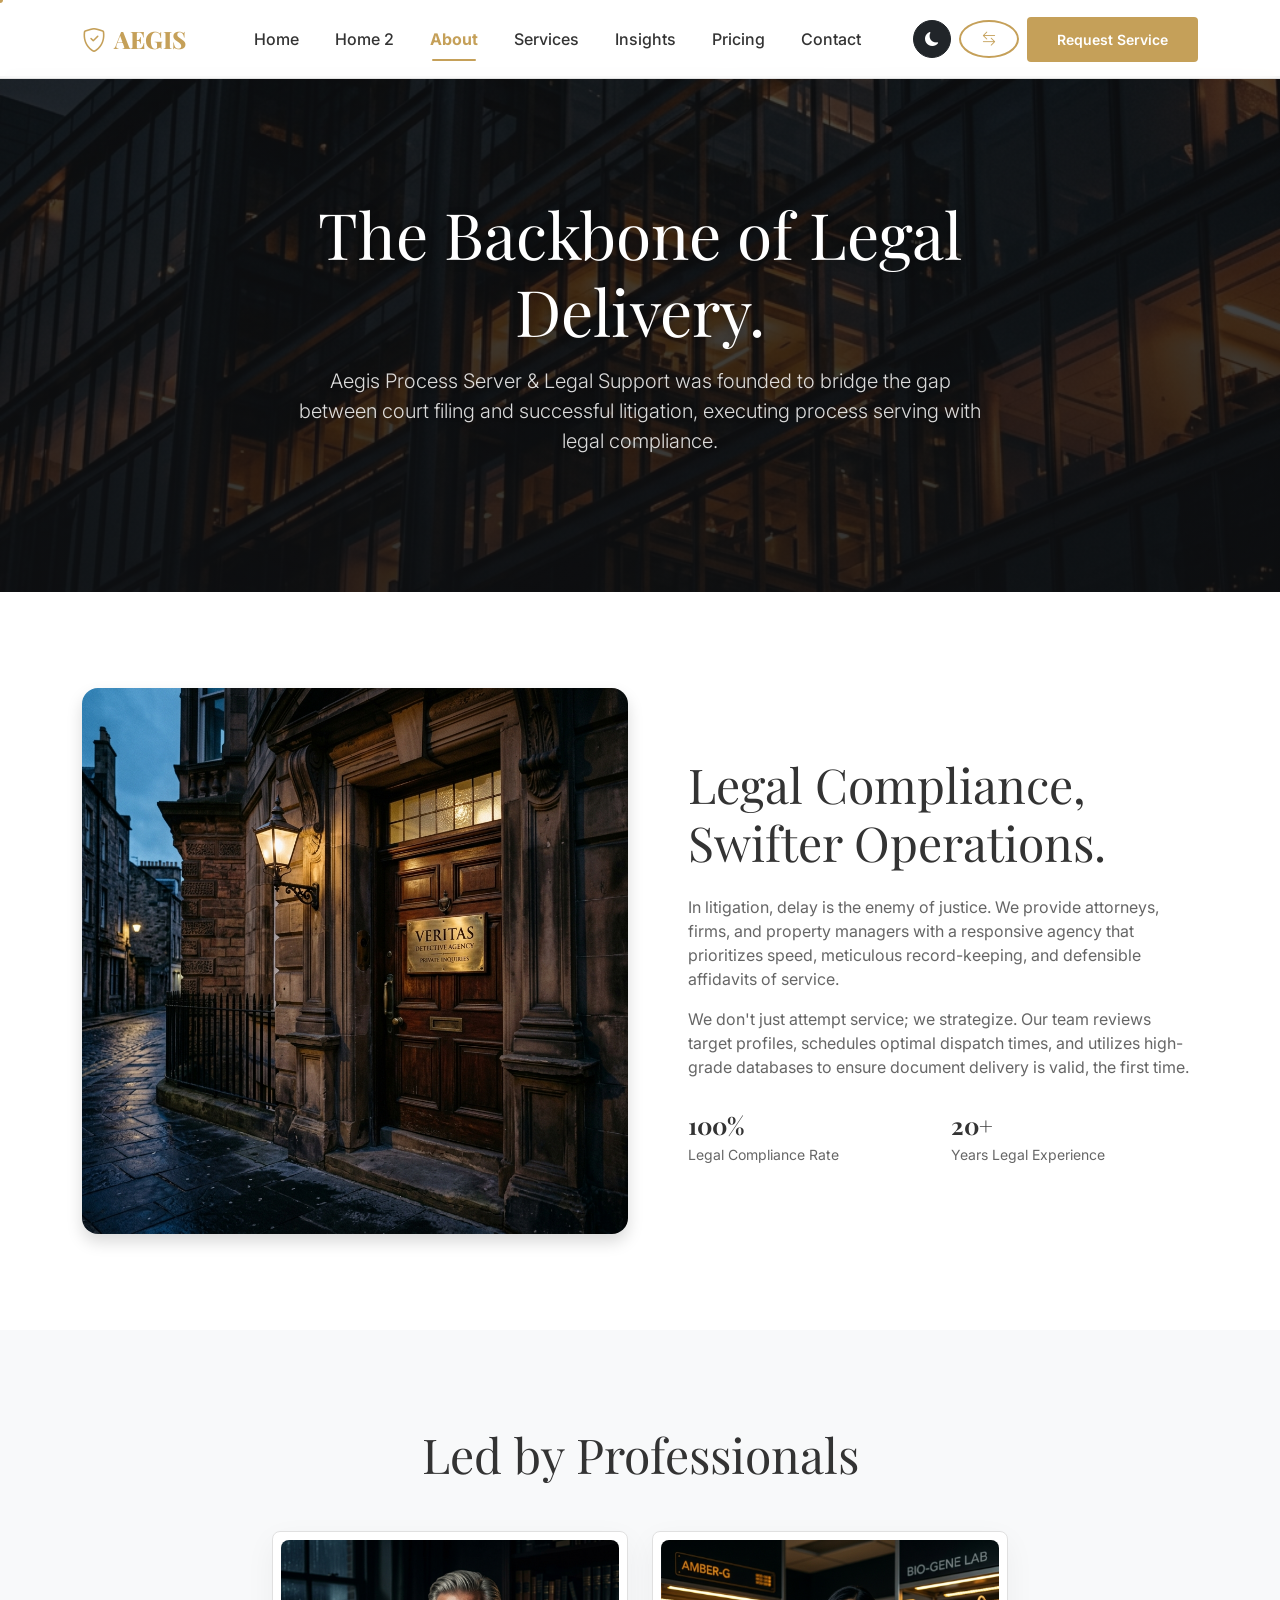
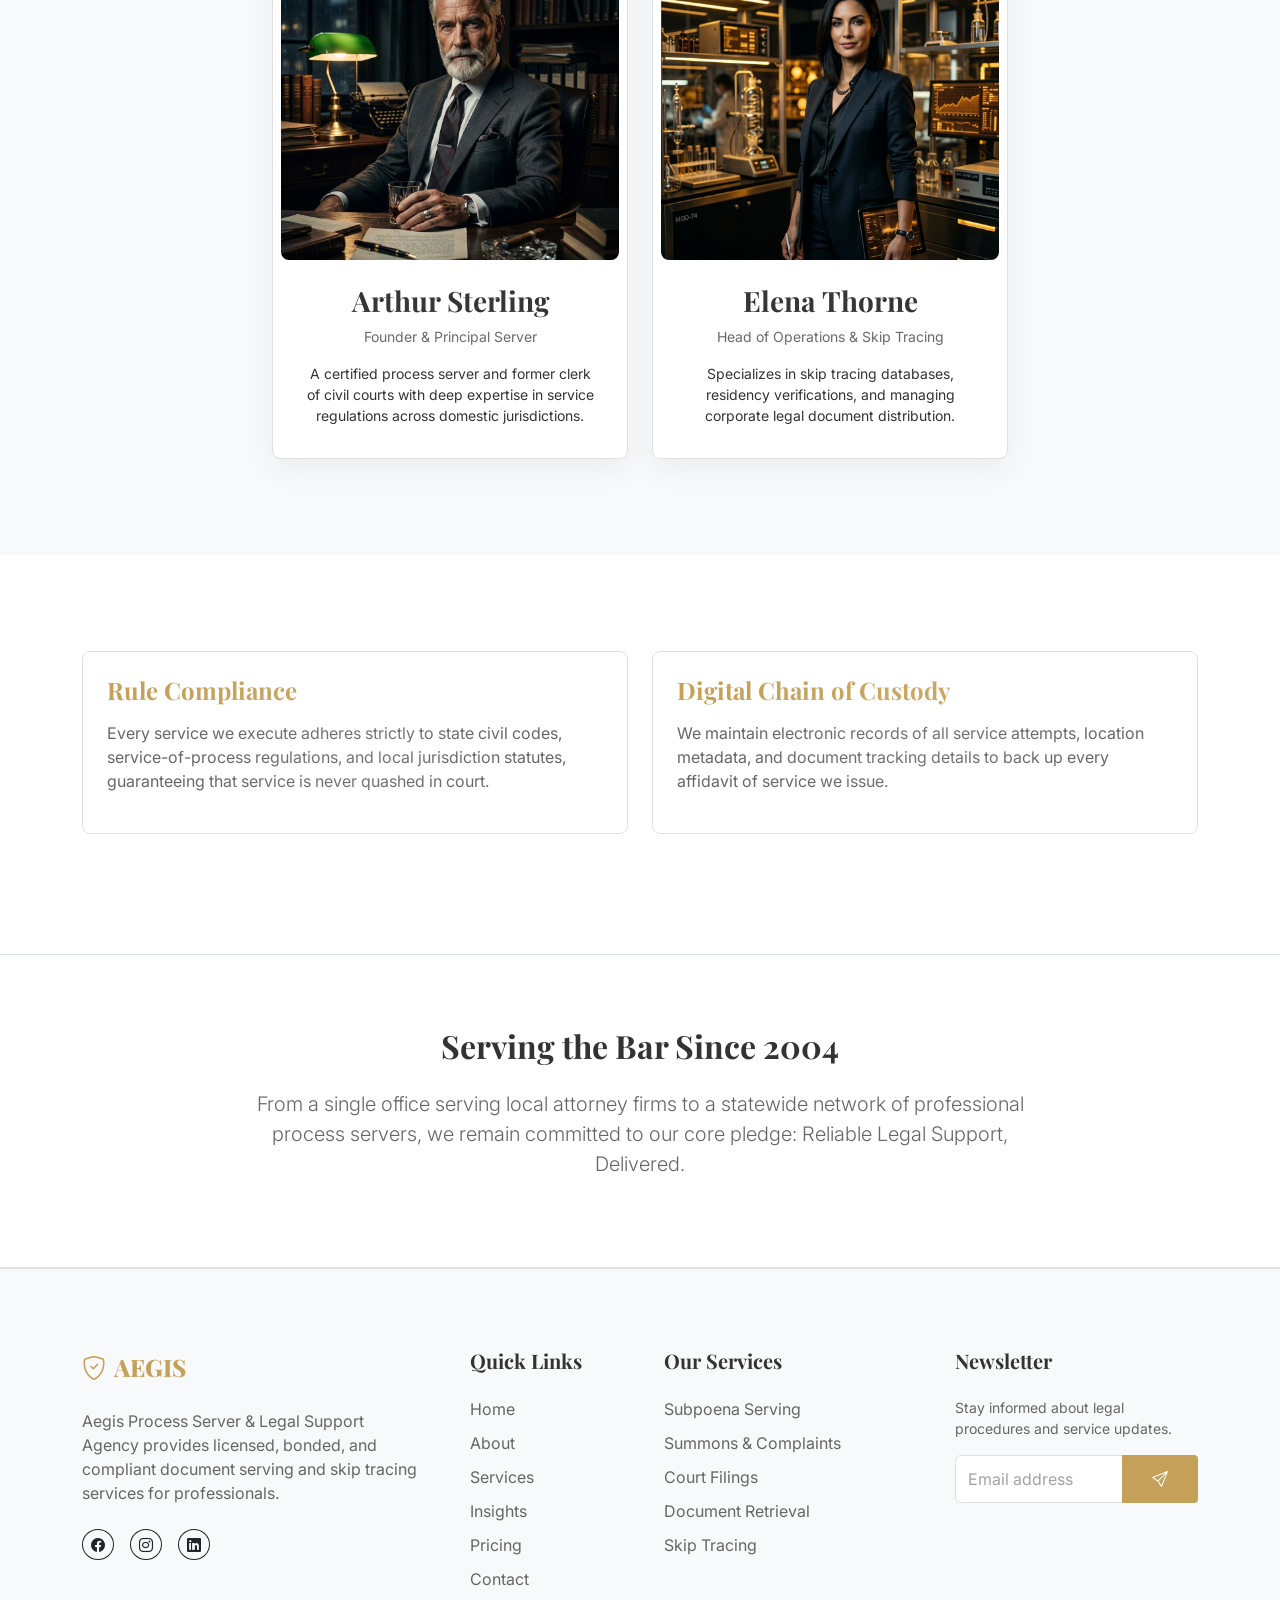
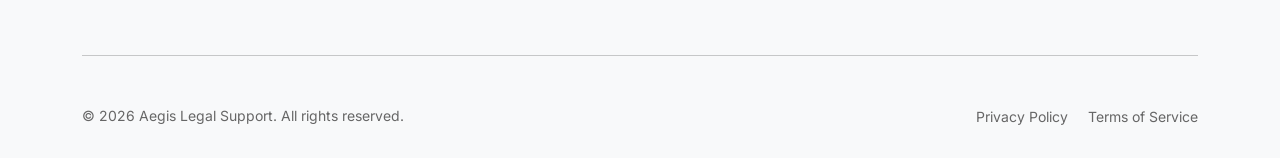
==== about.html @ 3cea82f7 "feat: integrate 3D animations, custom headers, and global Aegis rebranding" ====
<!DOCTYPE html>
<html lang="en">
<head>
    <meta charset="UTF-8">
    <meta name="viewport" content="width=device-width, initial-scale=1.0">
    <title>About Aegis | Legal Support & Process Serving</title>
    <link href="https://cdn.jsdelivr.net/npm/bootstrap@5.3.0/dist/css/bootstrap.min.css" rel="stylesheet">
    <link rel="stylesheet" href="https://cdn.jsdelivr.net/npm/bootstrap-icons@1.10.5/font/bootstrap-icons.css">
    <link href="https://fonts.googleapis.com/css2?family=Inter:wght@400;500;600;700&family=Playfair+Display:wght@700;800&display=swap" rel="stylesheet">
    <link class="favicon" rel="icon" type="image/svg+xml" href="assets/images/favicon.svg">
    <link rel="stylesheet" href="assets/css/style.css">
</head>
<body>

    <!-- Navbar -->
    <nav class="navbar navbar-expand-lg fixed-top">
        <div class="container">
            <a class="navbar-brand" href="index.html">
                <i class="bi bi-shield-check me-2"></i>AEGIS
            </a>
            <button class="navbar-toggler" type="button" data-bs-toggle="collapse" data-bs-target="#navbarNav">
                <span class="navbar-toggler-icon"></span>
            </button>
            <div class="collapse navbar-collapse" id="navbarNav">
                <ul class="navbar-nav mx-auto">
                    <li class="nav-item"><a class="nav-link" href="index.html">Home</a></li>
                    <li class="nav-item"><a class="nav-link" href="home-2.html">Home 2</a></li>
                    <li class="nav-item"><a class="nav-link active" href="about.html">About</a></li>
                    <li class="nav-item"><a class="nav-link" href="services.html">Services</a></li>
                    <li class="nav-item"><a class="nav-link" href="blog.html">Insights</a></li>
                    <li class="nav-item"><a class="nav-link" href="pricing.html">Pricing</a></li>
                    <li class="nav-item"><a class="nav-link" href="contact.html">Contact</a></li>
                </ul>
                <div class="d-flex align-items-center gap-2 mt-3 mt-lg-0">
                    <button class="btn btn-sm btn-dark rounded-circle" id="dark-mode-toggle" title="Toggle Theme" style="width: 38px; height: 38px; display: flex; align-items: center; justify-content: center;">
                        <i class="bi bi-moon-fill"></i>
                    </button>
                    <button class="btn btn-sm btn-outline-premium rounded-circle" id="rtl-toggle" title="Toggle RTL/LTR" style="width: 38px; height: 38px; display: flex; align-items: center; justify-content: center;"><i class="bi bi-arrow-left-right"></i></button>
                    <a href="contact.html" class="btn btn-sm btn-premium">Request Service</a>
                </div>
            </div>
        </div>
    </nav>

    <!-- Page Header -->
    <section class="premium-page-header text-center" style="background-image: url('assets/images/about-header.png');">
        <div class="premium-page-header-overlay"></div>
        <div class="container">
            <div class="row justify-content-center">
                <div class="col-lg-8" data-aos="fade-up">
                    <h1 class="display-3 mb-3">The Backbone of Legal Delivery.</h1>
                    <p class="lead mx-auto" style="max-width: 700px;">Aegis Process Server & Legal Support was founded to bridge the gap between court filing and successful litigation, executing process serving with legal compliance.</p>
                </div>
            </div>
        </div>
    </section>

    <!-- 1. Mission -->
    <section class="py-5">
        <div class="container py-lg-5">
            <div class="row align-items-center">
                <div class="col-lg-6 mb-4 mb-lg-0">
                    <img src="assets/images/about.png" class="img-fluid rounded-4 shadow" alt="Our Mission">
                </div>
                <div class="col-lg-6 ps-lg-5 text-center text-lg-start">
                    <h2 class="display-5 mb-4">Legal Compliance, Swifter Operations.</h2>
                    <p class="text-muted">In litigation, delay is the enemy of justice. We provide attorneys, firms, and property managers with a responsive agency that prioritizes speed, meticulous record-keeping, and defensible affidavits of service.</p>
                    <p class="text-muted">We don't just attempt service; we strategize. Our team reviews target profiles, schedules optimal dispatch times, and utilizes high-grade databases to ensure document delivery is valid, the first time.</p>
                    <div class="row g-3 mt-2">
                        <div class="col-6">
                            <h4 class="mb-1">100%</h4>
                            <p class="small text-muted mb-0">Legal Compliance Rate</p>
                        </div>
                        <div class="col-6">
                            <h4 class="mb-1">20+</h4>
                            <p class="small text-muted mb-0">Years Legal Experience</p>
                        </div>
                    </div>
                </div>
            </div>
        </div>
    </section>

    <!-- 2. Founders / Team -->
    <section class="py-5" style="background-color: var(--section-bg);">
        <div class="container py-lg-5 text-center">
            <h2 class="display-5 mb-5">Led by Professionals</h2>
            <div class="row g-4 justify-content-center">
                <div class="col-md-6 col-lg-4">
                    <div class="custom-card h-100 p-2">
                        <div class="card-img-wrapper rounded-3">
                            <img src="assets/images/arthur-sterling.png" alt="Arthur Sterling - Founder">
                        </div>
                        <div class="card-body p-4">
                            <h3>Arthur Sterling</h3>
                            <p class="text-muted small">Founder & Principal Server</p>
                            <p class="small mb-0">A certified process server and former clerk of civil courts with deep expertise in service regulations across domestic jurisdictions.</p>
                        </div>
                    </div>
                </div>
                <div class="col-md-6 col-lg-4">
                    <div class="custom-card h-100 p-2">
                        <div class="card-img-wrapper rounded-3">
                            <img src="assets/images/elena-thorne.png" alt="Elena Thorne - Head of Operations">
                        </div>
                        <div class="card-body p-4">
                            <h3>Elena Thorne</h3>
                            <p class="text-muted small">Head of Operations & Skip Tracing</p>
                            <p class="small mb-0">Specializes in skip tracing databases, residency verifications, and managing corporate legal document distribution.</p>
                        </div>
                    </div>
                </div>
            </div>
        </div>
    </section>

    <!-- 3. Professional Standards -->
    <section class="py-5">
        <div class="container py-lg-5">
            <div class="row">
                <div class="col-md-6 mb-4">
                    <div class="p-4 border rounded-3 h-100 dark-card">
                        <h4 class="mb-3 text-gold" style="color: var(--secondary-color);">Rule Compliance</h4>
                        <p class="text-muted">Every service we execute adheres strictly to state civil codes, service-of-process regulations, and local jurisdiction statutes, guaranteeing that service is never quashed in court.</p>
                    </div>
                </div>
                <div class="col-md-6 mb-4">
                    <div class="p-4 border rounded-3 h-100 dark-card">
                        <h4 class="mb-3 text-gold" style="color: var(--secondary-color);">Digital Chain of Custody</h4>
                        <p class="text-muted">We maintain electronic records of all service attempts, location metadata, and document tracking details to back up every affidavit of service we issue.</p>
                    </div>
                </div>
            </div>
        </div>
    </section>

    <!-- 4. History -->
    <section class="py-5 theme-highlight-block text-center border-0 border-top border-bottom">
        <div class="container py-4">
            <h2 class="mb-4">Serving the Bar Since 2004</h2>
            <p class="lead opacity-75 mx-auto" style="max-width: 800px;">From a single office serving local attorney firms to a statewide network of professional process servers, we remain committed to our core pledge: Reliable Legal Support, Delivered.</p>
        </div>
    </section>

    <!-- Footer -->
    <footer class="footer">
        <div class="container">
            <div class="row g-5">
                <div class="col-lg-4">
                    <a class="navbar-brand d-block mb-4" href="index.html" id="footer-logo">
                        <i class="bi bi-shield-check me-2"></i>AEGIS
                    </a>
                    <p class="text-muted mb-4">Aegis Process Server & Legal Support Agency provides licensed, bonded, and compliant document serving and skip tracing services for professionals.</p>
                    <div class="d-flex gap-3">
                        <a href="#" class="btn btn-outline-dark btn-sm rounded-circle"><i class="bi bi-facebook"></i></a>
                        <a href="#" class="btn btn-outline-dark btn-sm rounded-circle"><i class="bi bi-instagram"></i></a>
                        <a href="#" class="btn btn-outline-dark btn-sm rounded-circle"><i class="bi bi-linkedin"></i></a>
                    </div>
                </div>
                <div class="col-md-4 col-lg-2">
                    <h5 class="mb-4">Quick Links</h5>
                    <ul class="list-unstyled">
                        <li><a href="index.html" class="footer-link">Home</a></li>
                        <li><a href="about.html" class="footer-link">About</a></li>
                        <li><a href="services.html" class="footer-link">Services</a></li>
                        <li><a href="blog.html" class="footer-link">Insights</a></li>
                        <li><a href="pricing.html" class="footer-link">Pricing</a></li>
                        <li><a href="contact.html" class="footer-link">Contact</a></li>
                    </ul>
                </div>
                <div class="col-md-4 col-lg-3">
                    <h5 class="mb-4">Our Services</h5>
                    <ul class="list-unstyled">
                        <li><a href="services.html" class="footer-link">Subpoena Serving</a></li>
                        <li><a href="services.html" class="footer-link">Summons & Complaints</a></li>
                        <li><a href="services.html" class="footer-link">Court Filings</a></li>
                        <li><a href="services.html" class="footer-link">Document Retrieval</a></li>
                        <li><a href="services.html" class="footer-link">Skip Tracing</a></li>
                    </ul>
                </div>
                <div class="col-md-4 col-lg-3">
                    <h5 class="mb-4">Newsletter</h5>
                    <p class="text-muted small">Stay informed about legal procedures and service updates.</p>
                    <div class="input-group mb-3">
                        <input type="text" class="form-control" placeholder="Email address">
                        <button class="btn btn-premium" type="button"><i class="bi bi-send"></i></button>
                    </div>
                </div>
            </div>
            <hr class="my-5 opacity-10">
            <div class="row align-items-center">
                <div class="col-md-6 text-center text-md-start">
                    <p class="text-muted small mb-0">&copy; 2026 Aegis Legal Support. All rights reserved.</p>
                </div>
                <div class="col-md-6 text-center text-md-end mt-3 mt-md-0">
                    <a href="#" class="text-muted small me-3">Privacy Policy</a>
                    <a href="#" class="text-muted small">Terms of Service</a>
                </div>
            </div>
        </div>
    </footer>

    <script src="https://cdn.jsdelivr.net/npm/bootstrap@5.3.0/dist/js/bootstrap.bundle.min.js"></script>
    <script src="assets/js/main.js"></script>
</body>
</html>
---- assets/css/style.css ----
/* 
 * Aegis Investigations - Premium UI Design System
 * Focus: Noir, Trust, Discreet, Human-centric
 */

:root {
    /* Colors - Light Mode */
    --primary-color: #1a1a1a;
    --secondary-color: #c5a059; /* Muted Gold/Amber */
    --accent-color: #2c3e50;
    --bg-color: #ffffff;
    --section-bg: #f8f9fa;
    --text-color: #333333;
    --text-muted: #666666;
    --card-bg: #ffffff;
    --border-color: #e0e0e0;
    --nav-bg: rgba(255, 255, 255, 0.95);
    
    /* Typography */
    --font-heading: 'Playfair Display', serif;
    --font-body: 'Inter', sans-serif;
    
    /* Spacing */
    --section-padding: 100px 0;
    --card-shadow: 0 10px 30px rgba(0,0,0,0.05);
    --transition: all 0.3s ease;
}

[data-theme="dark"] {
    --primary-color: #ffffff;
    --secondary-color: #d4af37;
    --accent-color: #bdc3c7;
    --bg-color: #0f1012;
    --section-bg: #16171a;
    --text-color: #f0f0f0;
    --text-muted: #b0b0b0;
    --card-bg: #1e2024;
    --border-color: #2d3035;
    --nav-bg: rgba(15, 16, 18, 0.95);
    --card-shadow: 0 10px 30px rgba(0,0,0,0.3);
}

/* Global Styles */
html, body {
    overflow-x: hidden;
    width: 100%;
}

body {
    font-family: var(--font-body);
    background-color: var(--bg-color);
    color: var(--text-color);
    padding-top: 76px; /* Space for fixed navbar */
    transition: background-color 0.3s ease, color 0.3s ease;
}

body.dashboard-page {
    padding-top: 0 !important;
}

.text-muted, .text-secondary {
    color: var(--text-muted) !important;
}

[data-theme="dark"] .btn-outline-dark {
    color: #fff !important;
    border-color: rgba(255, 255, 255, 0.3) !important;
}

[data-theme="dark"] .btn-outline-dark:hover {
    border-color: var(--secondary-color) !important;
    background-color: var(--secondary-color) !important;
}

h1, h2, h3, h4, h5, h6, .display-font {
    font-family: var(--font-heading);
    font-weight: 700;
    color: var(--text-color);
}

a { text-decoration: none; transition: var(--transition); }

section {
    overflow-x: hidden;
}

/* RTL Support */
[dir="rtl"] {
    text-align: right;
}

/* Navbar */
.navbar {
    background-color: var(--nav-bg);
    backdrop-filter: blur(10px);
    border-bottom: 1px solid var(--border-color);
    padding: 1rem 0;
    transition: var(--transition);
    position: fixed !important;
    top: 0;
    left: 0;
    right: 0;
    width: 100%;
    z-index: 1030;
}

.navbar.sticky-top {
    box-shadow: 0 2px 10px rgba(0,0,0,0.1);
}

.nav-link {
    color: var(--text-color) !important;
    font-weight: 500;
    margin: 0 10px;
}

.nav-link:hover, .nav-link.active {
    color: var(--secondary-color) !important;
}

.nav-link.active {
    position: relative;
    font-weight: 700;
}

.nav-link.active::after {
    content: '';
    position: absolute;
    bottom: -2px;
    left: 10px;
    right: 10px;
    height: 2px;
    background-color: var(--secondary-color);
    border-radius: 2px;
}

.navbar-brand, 
.navbar-brand i,
footer .navbar-brand,
footer .navbar-brand i {
    font-family: var(--font-heading) !important;
    font-weight: 800 !important;
    font-size: 1.5rem !important;
    color: var(--secondary-color) !important;
}

.navbar-toggler {
    border: none;
    padding: 0;
}

.navbar-toggler:focus {
    box-shadow: none;
}

[data-theme="dark"] .navbar-toggler-icon {
    filter: invert(1) brightness(1.5);
}

/* Buttons */
.btn-premium {
    background-color: var(--secondary-color);
    color: #fff;
    padding: 12px 30px;
    border-radius: 4px;
    font-weight: 600;
    border: none;
    transition: var(--transition);
}

.btn-premium:hover {
    background-color: #b38f4d;
    transform: translateY(-2px);
    box-shadow: 0 5px 15px rgba(197, 160, 89, 0.3);
}

.btn-outline-premium {
    border: 2px solid var(--secondary-color);
    color: var(--secondary-color);
    padding: 10px 28px;
    border-radius: 4px;
    font-weight: 600;
    transition: var(--transition);
}

.btn-outline-premium:hover {
    background-color: var(--secondary-color);
    color: #fff;
    text-decoration: none !important;
}

.btn:hover {
    text-decoration: none !important;
}

/* Hero Section */
.hero-section {
    position: relative;
    height: calc(100vh - 76px);
    min-height: 600px;
    display: flex;
    align-items: center;
    background-size: cover;
    background-position: center;
    background-attachment: fixed;
    overflow: hidden !important;
}

.hero-overlay {
    position: absolute;
    inset: 0; width: 100%; height: 100%;
    background: radial-gradient(circle, rgba(0,0,0,0.4) 0%, rgba(0,0,0,0.8) 100%);
}

.hero-content {
    position: relative;
    z-index: 2;
}

/* Home 1 Hero (Dark Overlay Context) */
.hero-content h1, 
.hero-content p {
    color: #ffffff !important;
}

/* Home 2 Hero (Theme-Aware Context) */
.home-2 .hero-content h1, 
.home-2 .hero-content p {
    color: var(--text-color) !important;
}

.hero-page-header {
    background-color: var(--section-bg);
    min-height: 400px;
    display: flex;
    align-items: center;
    position: relative;
    padding: 100px 0;
}

.hero-page-header .hero-content,
.hero-page-header .hero-content h1, 
.hero-page-header .hero-content p {
    color: var(--text-color) !important;
}

/* Cards */
.custom-card {
    background-color: var(--card-bg);
    border: 1px solid var(--border-color);
    border-radius: 8px;
    overflow: hidden;
    height: 100%;
    display: flex;
    flex-direction: column;
    transition: var(--transition);
    box-shadow: var(--card-shadow);
}

.custom-card:hover {
    transform: translateY(-10px);
    border-color: var(--secondary-color);
    box-shadow: 0 15px 40px rgba(197, 160, 89, 0.15);
}

.card-img-wrapper {
    height: 320px;
    overflow: hidden;
}

.card-img-wrapper img {
    width: 100%;
    height: 100%;
    object-fit: cover;
    object-position: top;
}

.card-body {
    padding: 2rem;
    display: flex;
    flex-direction: column;
    flex-grow: 1;
}

.card-footer-btn {
    margin-top: auto;
    padding-top: 1.5rem;
}

/* Footer */
footer {
    background-color: var(--section-bg);
    padding: 80px 0 30px;
    border-top: 1px solid var(--border-color);
}

.footer-link {
    color: var(--text-muted);
    display: block;
    margin-bottom: 10px;
}

.footer-link:hover {
    color: var(--secondary-color);
    padding-inline-start: 5px;
}

/* Responsive Fixes & Navigation Collapse */
@media (max-width: 1024px) {
    .navbar-expand-lg > .container {
        justify-content: space-between !important;
        flex-wrap: wrap !important;
    }

    .navbar-expand-lg .navbar-toggler {
        display: block !important;
    }
    
    .navbar-expand-lg .navbar-collapse {
        display: none !important;
        flex-basis: 100% !important;
        background-color: var(--card-bg) !important;
        margin-top: 0.5rem !important;
        padding: 1rem !important;
        border-radius: 12px !important;
        box-shadow: var(--card-shadow) !important;
        width: 100% !important;
        border: 1px solid var(--border-color) !important;
        text-align: center !important;
        max-height: 80vh !important;
        overflow-y: auto !important;
    }

    .navbar-expand-lg .navbar-collapse.show {
        display: block !important;
    }

    .navbar-nav {
        flex-direction: column !important;
        gap: 0 !important;
        margin-bottom: 0.8rem !important;
    }

    .navbar .d-flex.align-items-center.gap-2 {
        flex-direction: row !important;
        flex-wrap: wrap !important;
        justify-content: center !important;
        gap: 20px !important;
        width: 100% !important;
        padding-top: 15px !important;
        border-top: 1px solid var(--border-color) !important;
    }

    .navbar .d-flex.align-items-center.gap-2 > * {
        width: auto !important;
    }

    .nav-link {
        padding: 5px 0 !important;
        margin: 2px 0 !important;
        font-size: 0.95rem !important;
    }

    .nav-link.active::after {
        display: none !important;
    }

    .hero-section { 
        height: auto !important; 
        padding: 100px 0 !important; 
    }
}

@media (max-width: 576px) {
    .hero-section h1 { font-size: 2.5rem; }
    .hero-content .btn { width: 100%; margin-bottom: 5px; }
}

/* Dashboard Styles */
.dashboard-wrapper {
    display: flex;
    height: 100vh;
    overflow: hidden;
}

.dashboard-sidebar {
    width: 280px;
    min-width: 280px;       /* Prevents sidebar from shrinking below its set width */
    flex-shrink: 0;         /* Prevents compression when content area needs more space */
    background-color: #1a1a1a;
    color: #fff;
    padding: 2rem;
    display: flex;
    flex-direction: column;
    height: 100%;
    overflow-y: auto;
    transition: var(--transition);
}

.dashboard-content {
    flex-grow: 1;
    background-color: var(--section-bg);
    overflow-y: auto;
    position: relative;
    padding: 0; /* Remove default padding for top-bar */
}

.dashboard-top-bar {
    background-color: var(--nav-bg);
    backdrop-filter: blur(10px);
    border-bottom: 1px solid var(--border-color);
    padding: 1rem 2rem;
    z-index: 100;
}

@media (max-width: 991px) {
    .dashboard-top-bar {
        padding: 0.8rem 1rem;
        width: 100%;
        position: sticky;
        top: 0;
        margin: 0 !important;
    }
    
    .dashboard-content {
        padding: 0 !important;
    }

    .dashboard-inner-content {
        padding: 1.5rem 1rem !important;
    }
}

.dashboard-inner-content {
    padding: 2rem;
}

.sidebar-link {
    color: rgba(255,255,255,0.6);
    padding: 12px 15px;
    display: flex;
    align-items: center;
    text-decoration: none;
    border-radius: 8px;
    margin-bottom: 5px;
    transition: var(--transition);
}

.sidebar-link i { font-size: 1.2rem; margin-inline-end: 15px; }

.sidebar-link:hover, .sidebar-link.active {
    background-color: rgba(255,255,255,0.1);
    color: var(--secondary-color);
}

.dashboard-tab-content {
    display: none;
    animation: fadeIn 0.3s ease-in-out;
}

.dashboard-tab-content.active {
    display: block;
}

@keyframes fadeIn {
    from { opacity: 0; transform: translateY(10px); }
    to { opacity: 1; transform: translateY(0); }
}

.transparent-table {
    border-collapse: separate;
    border-spacing: 0 10px;
}

.transparent-table tr {
    background-color: var(--card-bg) !important;
    border-radius: 8px;
    box-shadow: var(--card-shadow);
    color: var(--text-color) !important;
}

.transparent-table thead {
    background-color: var(--section-bg) !important;
}

.transparent-table thead th {
    background-color: transparent !important;
    color: var(--text-color) !important;
    border: none !important;
    padding: 15px !important;
    text-transform: uppercase;
    font-size: 0.75rem;
    letter-spacing: 1px;
}

.transparent-table td {
    background-color: transparent !important;
    border: none !important;
    padding: 18px 15px !important;
    color: var(--text-color) !important;
}

/* Status Badge Utility */
.badge-status {
    background-color: rgba(197, 160, 89, 0.1) !important;
    border: 1px solid var(--secondary-color) !important;
    color: var(--secondary-color) !important;
    font-weight: 600;
}

[data-theme="dark"] .badge-status {
    background-color: rgba(197, 160, 89, 0.15) !important;
}

.bg-light-card {
    background-color: var(--section-bg) !important;
}

.dark-card {
    background-color: var(--card-bg) !important;
}

.case-card {
    background: #fff;
    border-radius: 12px;
    padding: 1.5rem;
    border: 1px solid var(--border-color);
    transition: var(--transition);
}

.case-card:hover {
    border-color: var(--secondary-color);
    transform: scale(1.02);
}

[data-theme="dark"] .case-card {
    background: var(--card-bg);
}

@media (max-width: 991px) {
    .dashboard-sidebar {
        position: fixed;
        inset-inline-start: -280px;
        z-index: 1000;
        height: 100vh;
    }
    .dashboard-sidebar.active {
        inset-inline-start: 0;
    }
}

/* Dashboard Mobile Optimization */
@media (max-width: 768px) {
    .dashboard-content {
        padding: 0 !important; /* Fixed: Header must be full width */
    }

    .case-card {
        padding: 1.25rem !important;
        margin-bottom: 2rem !important;
    }

    /* Ongoing Section: Stack Header & Action */
    .case-card .d-flex.justify-content-between.align-items-start {
        flex-direction: column !important;
        align-items: stretch !important;
        gap: 1.5rem !important;
    }

    .case-card .btn-premium {
        width: 100% !important;
        padding: 12px !important;
        order: 10;
        display: flex;
        justify-content: center;
    }

    /* Precise adjustment for the 4 stat cards in mobile 2x2 grid */
    .case-card .row.g-3 {
        margin-left: -5px !important;
        margin-right: -5px !important;
    }
    .case-card .row.g-3 > [class*="col-"] {
        padding-left: 5px !important;
        padding-right: 5px !important;
    }

    /* Evidence Feed: Stack content and time */
    .list-group-item {
        padding: 1.5rem 0 !important;
    }

    .list-group-item .d-flex.gap-3 {
        flex-direction: column !important;
        gap: 15px !important;
    }

    .list-group-item .ms-auto.small.text-muted {
        margin-left: 0 !important;
        background-color: var(--section-bg);
        padding: 5px 12px;
        border-radius: 6px;
        font-size: 0.7rem !important;
        display: inline-block;
        width: fit-content;
        border: 1px solid var(--border-color);
    }
}

.dark-card, .bg-light-card { 
    transition: var(--transition); 
    background-color: var(--card-bg);
    border: 1px solid var(--border-color);
} 

.dark-card:hover, .bg-light-card:hover { 
    border-color: var(--secondary-color) !important; 
    transform: translateY(-5px); 
}

/* Disable hover lift for panels that should stay static (e.g. message center) */
.dark-card.no-hover:hover,
.bg-light-card.no-hover:hover {
    transform: none !important;
    border-color: var(--border-color) !important;
}

/* Theme-Consistent Highlight Sections (CTA, Newsletter, Billing) */
.theme-highlight-block {
    background-color: var(--card-bg);
    color: var(--text-color);
    border: 1px solid var(--border-color);
    transition: var(--transition);
}

[data-theme="dark"] .theme-highlight-block {
    background-color: #1a1a1a;
    color: #ffffff;
}

/* Stats Section Theme */
.stats-section {
    background-color: var(--section-bg);
    color: var(--text-color);
}

[data-theme="dark"] .stats-section {
    background-color: #0a0a0a;
    color: #ffffff;
}

.btn-outline-dark.rounded-circle:hover { 
    background-color: var(--secondary-color) !important; 
    border-color: var(--secondary-color) !important; 
    color: white !important; 
} 

a:not(.navbar-brand):not(.btn):not(.nav-link):not(.sidebar-link):hover { 
    color: var(--secondary-color) !important; 
    text-decoration: underline !important; 
    transition: var(--transition); 
} 

[data-theme="dark"] .btn-outline-dark { 
    color: #fff; 
    border-color: #fff; 
}

/* Message Center Styles */
.chat-item-active {
    background-color: var(--card-bg) !important;
    border-inline-start: 4px solid var(--secondary-color) !important;
}

.chat-item-hover {
    cursor: pointer;
    transition: var(--transition);
    background-color: transparent;
}

.chat-item-hover:hover {
    background-color: rgba(197, 160, 89, 0.08) !important;
    transform: none !important; /* Essential: prevents overlapping neighbor cards */
}

/* Ensure timestamps don't bleed into borders */
.chat-item-active span, .chat-item-hover span {
    white-space: nowrap;
    margin-inline-start: 10px;
}

.bg-gold {
    background-color: var(--secondary-color) !important;
}

.badge-date {
    background-color: var(--section-bg) !important;
    color: var(--text-muted) !important;
    border: 1px solid var(--border-color) !important;
    padding: 6px 16px !important;
    border-radius: 50px !important;
    font-size: 0.7rem;
    font-weight: 500;
}

[data-theme="dark"] .btn-outline-dark:hover { 
    background-color: var(--secondary-color); 
    border-color: var(--secondary-color); 
    color: #fff; 
}


/* Mobile Navbar Layout Fix */
@media (max-width: 991px) {
    .navbar .d-flex.gap-2 {
        flex-wrap: wrap;
        width: 100%;
        justify-content: flex-start !important;
    }

    /* Group Dashboard, Theme, RTL on first row */
    .navbar .d-flex.gap-2 > *:not(.btn-premium) {
        margin-bottom: 5px;
    }

    /* Primary Login on next row */
    .navbar .btn-premium {
        width: 100% !important;
        margin-top: 10px;
        flex: 0 0 100%;
        text-align: center;
    }
}

/* Back to Top Button */
.back-to-top {
    position: fixed;
    bottom: 30px;
    right: 30px;
    width: 45px;
    height: 45px;
    background-color: var(--secondary-color);
    color: #ffffff;
    border-radius: 50%;
    display: flex;
    align-items: center;
    justify-content: center;
    text-decoration: none !important;
    font-size: 20px;
    z-index: 9999;
    cursor: pointer;
    opacity: 0;
    visibility: hidden;
    transition: var(--transition);
    box-shadow: 0 4px 15px rgba(0, 0, 0, 0.2);
    border: 2px solid transparent;
}

.back-to-top.show {
    opacity: 1;
    visibility: visible;
}

.back-to-top:hover {
    background-color: transparent;
    color: var(--secondary-color);
    border-color: var(--secondary-color);
    transform: translateY(-5px);
    box-shadow: 0 6px 20px rgba(197, 160, 89, 0.4);
}

[data-theme="dark"] .back-to-top {
    box-shadow: 0 4px 15px rgba(0, 0, 0, 0.5);
}

/* Password Toggle Styles */
.password-group {
    position: relative;
}

.password-toggle {
    background: transparent;
    border: none;
    padding: 0 15px;
    height: 100%;
    color: var(--text-muted);
    transition: var(--transition);
    z-index: 10;
}

.password-toggle:hover {
    color: var(--secondary-color);
}

.input-group-text-custom {
    background: transparent;
    border-inline-start: none;
    border-color: var(--border-color);
    color: var(--text-muted);
    cursor: pointer;
    transition: var(--transition);
}

.input-group-text-custom:hover {
    color: var(--secondary-color);
}

[data-theme="dark"] .input-group-text-custom {
    border-color: var(--border-color);
}

.form-control, .form-select {
    background-color: var(--card-bg) !important;
    border-color: var(--border-color) !important;
    color: var(--text-color) !important;
}

.form-control:focus, .form-select:focus {
    background-color: var(--card-bg) !important;
    color: var(--text-color) !important;
    border-color: var(--secondary-color) !important;
    box-shadow: 0 0 0 0.25rem rgba(197, 160, 89, 0.25) !important;
}

.form-control::placeholder {
    color: var(--text-muted) !important;
    opacity: 0.6;
}

.form-control.password-input {
    border-inline-end: none !important;
}

.form-control.password-input:focus {
    box-shadow: none;
    border-color: var(--secondary-color);
}

.form-control.password-input:focus + .input-group-text-custom {
    border-color: var(--secondary-color);
}

/* Hero Fills & Indicators */
.scroll-down-indicator {
    display: flex;
    flex-direction: column;
    align-items: center;
    gap: 15px;
    opacity: 0.6;
    transition: var(--transition);
}

.scroll-down-indicator:hover {
    opacity: 1;
}

.scroll-indicator-wrapper {
    position: absolute;
    bottom: 30px;
    left: 50%;
    transform: translateX(-50%);
    z-index: 5;
}

.scroll-text {
    font-size: 0.7rem;
    letter-spacing: 5px;
    font-weight: 700;
    color: #fff;
    text-transform: uppercase;
}

.mouse {
    width: 25px;
    height: 45px;
    border: 2px solid #fff;
    border-radius: 20px;
    position: relative;
}

.wheel {
    width: 4px;
    height: 8px;
    background: var(--secondary-color);
    border-radius: 2px;
    position: absolute;
    top: 10px;
    left: 50%;
    transform: translateX(-50%);
    animation: scroll-wheel 1.5s infinite;
}

@keyframes scroll-wheel {
    0% { top: 10px; opacity: 1; }
    100% { top: 25px; opacity: 0; }
}

.hero-content h1 {
    text-shadow: 0 10px 30px rgba(0,0,0,0.5);
}

/* Forensics Section Unique Layout */
.forensics-section {
    position: relative;
    padding: var(--section-padding);
    background-color: var(--bg-color);
    color: var(--text-color);
    overflow: hidden;
    transition: var(--transition);
}

[data-theme="dark"] .forensics-section {
    background: linear-gradient(135deg, #0f1012 0%, #1a1a1a 100%);
    color: #fff;
}

.forensics-section::before {
    content: '';
    position: absolute;
    top: 0; left: 0; width: 100%; height: 100%;
    background: url('assets/images/grid-pattern.png'); /* Subtle grid pattern if exists, else it will just be transparent */
    opacity: 0.05;
    pointer-events: none;
}

.forensics-grid {
    display: grid;
    grid-template-columns: repeat(12, 1fr);
    grid-gap: 30px;
    align-items: center;
}

.forensics-main-img {
    grid-column: 1 / 8;
    position: relative;
    border-radius: 20px;
    overflow: hidden;
    box-shadow: 0 20px 50px rgba(0,0,0,0.5);
}

.forensics-main-img img {
    width: 100%;
    height: 600px;
    object-fit: cover;
    filter: grayscale(0.5);
    transition: var(--transition);
}

.forensics-main-img:hover img {
    filter: grayscale(0);
    transform: scale(1.05);
}

.forensics-content {
    grid-column: 8 / 13;
    padding-inline-start: 40px;
}

.forensics-feature-list {
    margin-top: 40px;
}

.forensics-item {
    background: rgba(197, 160, 89, 0.03);
    border: 1px solid var(--border-color);
    padding: 20px;
    border-radius: 12px;
    margin-bottom: 20px;
    transition: var(--transition);
}

[data-theme="dark"] .forensics-item {
    background: rgba(255, 255, 255, 0.03);
    border: 1px solid rgba(255, 255, 255, 0.05);
}

.forensics-item:hover {
    background: rgba(197, 160, 89, 0.05);
    border-color: var(--secondary-color);
    transform: translateX(10px);
}

.forensics-item i {
    font-size: 24px;
    color: var(--secondary-color);
    margin-bottom: 15px;
    display: block;
}

@media (max-width: 991px) {
    .forensics-grid {
        display: block;
    }
    .forensics-main-img {
        margin-bottom: 40px;
    }
    .forensics-main-img img {
        height: 400px;
    }
}

.featured-blog-img {
    height: 480px;
    width: 100%;
    object-fit: cover;
}

/* Home 2 Unique Sections */
.quantum-forensics-section {
    background-color: var(--bg-color);
    position: relative;
    z-index: 1;
}

.forensics-image-container {
    padding: 2px;
}

.forensics-glow {
    position: absolute;
    top: 50%;
    left: 50%;
    width: 120%;
    height: 120%;
    background: radial-gradient(circle at center, rgba(197, 160, 89, 0.15) 0%, transparent 70%);
    transform: translate(-50%, -50%);
    z-index: 1;
    pointer-events: none;
}

.forensics-main-img {
    filter: brightness(0.9) contrast(1.1);
    transition: var(--transition);
    border: 1px solid rgba(255, 255, 255, 0.05);
}

.quantum-forensics-section:hover .forensics-main-img {
    filter: brightness(1.05) contrast(1.1);
    transform: scale(1.02);
}

.floating-data-card {
    position: absolute;
    bottom: 30px;
    left: -40px;
    background: rgba(15, 16, 18, 0.85);
    backdrop-filter: blur(20px);
    border: 1px solid var(--secondary-color);
    box-shadow: 0 25px 50px rgba(0,0,0,0.5);
    z-index: 10;
    animation: float 4s ease-in-out infinite;
}

.bg-gold-subtle {
    background-color: rgba(197, 160, 89, 0.1);
}

.icon-box-sm {
    width: 40px;
    height: 40px;
    display: flex;
    align-items: center;
    justify-content: center;
    font-size: 1.2rem;
    border: 1px solid rgba(197, 160, 89, 0.2);
}

@keyframes float {
    0%, 100% { transform: translateY(0); }
    50% { transform: translateY(-15px); }
}

.global-ops-section {
    background-image: linear-gradient(rgba(0,0,0,0.85), rgba(0,0,0,0.85)), url('../images/global-ops.png');
    background-size: cover;
    background-position: center;
    background-attachment: fixed;
    min-height: 500px;
}

.ops-card {
    background: rgba(255, 255, 255, 0.03);
    backdrop-filter: blur(15px);
    border: 1px solid rgba(255, 255, 255, 0.1);
    transition: var(--transition);
    cursor: default;
    color: #ffffff !important;
}

.ops-card h4, 
.ops-card p {
    color: #ffffff !important;
}

[data-theme="dark"] .ops-card {
    background: rgba(255, 255, 255, 0.03);
    border: 1px solid rgba(255, 255, 255, 0.1);
}

.ops-card:hover {
    background: rgba(197, 160, 89, 0.08);
    border-color: var(--secondary-color);
    transform: translateY(-10px);
}

.text-gold {
    color: var(--secondary-color) !important;
}

.dot-indicator {
    width: 10px;
    height: 10px;
    background-color: var(--secondary-color);
    border-radius: 50%;
    display: inline-block;
    box-shadow: 0 0 10px var(--secondary-color);
    animation: pulse-dot 2s infinite;
}

@keyframes pulse-dot {
    0% { transform: scale(1); opacity: 1; }
    50% { transform: scale(1.5); opacity: 0.5; }
    100% { transform: scale(1); opacity: 1; }
}

.tracking-wider {
    letter-spacing: 0.15em;
}

.archive-image-wrapper {
    transition: var(--transition);
}

.archive-image-wrapper:hover {
    transform: perspective(1000px) rotateY(-5deg);
    border-color: var(--secondary-color) !important;
}

.hover-lift {
    transition: var(--transition);
}

.hover-lift:hover {
    transform: translateY(-8px);
    border-color: var(--secondary-color) !important;
    box-shadow: 0 10px 30px rgba(0,0,0,0.1);
}

.social-icon-box {
    width: 45px;
    height: 45px;
    display: flex;
    align-items: center;
    justify-content: center;
    border-radius: 50%;
    background: var(--card-bg);
    border: 1px solid rgba(197, 160, 89, 0.2);
    color: var(--text-color);
    transition: all 0.3s cubic-bezier(0.4, 0, 0.2, 1);
    text-decoration: none;
    font-size: 1.2rem;
}

.social-icon-box:hover {
    background: var(--secondary-color);
    color: #000 !important;
    transform: translateY(-5px) scale(1.1);
    border-color: var(--secondary-color);
    box-shadow: 0 5px 15px rgba(197, 160, 89, 0.3);
}

.investment-resolution {
    position: relative;
    background-color: var(--bg-color);
}

.roi-icon-box {
    width: 60px;
    height: 60px;
    background: var(--section-bg);
    border: 1px solid rgba(197, 160, 89, 0.3);
    border-radius: 12px;
    display: flex;
    align-items: center;
    justify-content: center;
    font-size: 1.5rem;
    color: var(--secondary-color);
    flex-shrink: 0;
    transition: var(--transition);
}

.investment-resolution:hover .roi-icon-box {
    border-color: var(--secondary-color);
    transform: rotate(5deg);
}

.resolution-visual {
    padding: 20px;
}

.resolution-glow {
    position: absolute;
    top: 50%;
    left: 50%;
    transform: translate(-50%, -50%);
    width: 100%;
    height: 100%;
    background: radial-gradient(circle, rgba(197, 160, 89, 0.1) 0%, transparent 70%);
    filter: blur(40px);
}

.floating-badge {
    position: absolute;
    bottom: -30px;
    right: -30px;
    background: var(--card-bg);
    border: 1px solid var(--secondary-color);
    backdrop-filter: blur(10px);
    box-shadow: 0 20px 40px rgba(0,0,0,0.2);
    z-index: 3;
    animation: float 4s ease-in-out infinite;
}

/* ===== Interactive Rush Calculator Styles ===== */
.calc-card-option {
    border: 2px solid var(--border-color);
    border-radius: 12px;
    padding: 1.5rem;
    cursor: pointer;
    transition: var(--transition);
    background-color: var(--card-bg);
    text-align: center;
    position: relative;
    overflow: hidden;
    height: 100%;
}

.calc-card-option:hover {
    border-color: rgba(197, 160, 89, 0.5);
    transform: translateY(-3px);
}

.calc-card-option.active {
    border-color: var(--secondary-color) !important;
    background-color: rgba(197, 160, 89, 0.05) !important;
}

.calc-card-option.active::after {
    content: '\F272'; /* bi-check-circle-fill */
    font-family: 'bootstrap-icons';
    position: absolute;
    top: 10px;
    right: 12px;
    color: var(--secondary-color);
    font-size: 1.1rem;
}

.calc-result-box {
    background: linear-gradient(135deg, rgba(197, 160, 89, 0.08) 0%, rgba(197, 160, 89, 0.01) 100%);
    border: 1px solid rgba(197, 160, 89, 0.3);
    border-radius: 16px;
    padding: 2rem;
    text-align: center;
    position: sticky;
    top: 100px;
    transition: var(--transition);
}

.calc-price-display {
    font-family: var(--font-heading);
    font-weight: 800;
    color: var(--secondary-color);
    font-size: 3.5rem;
    line-height: 1;
    margin-bottom: 10px;
    transition: transform 0.2s ease-in-out;
}

.calc-price-display.price-changed {
    transform: scale(1.1);
}

/* ===== Secure Service Request Form & Upload Styles ===== */
.drag-drop-zone {
    border: 2px dashed var(--border-color);
    border-radius: 12px;
    padding: 2.5rem 1.5rem;
    text-align: center;
    background-color: rgba(0, 0, 0, 0.02);
    cursor: pointer;
    transition: var(--transition);
}

[data-theme="dark"] .drag-drop-zone {
    background-color: rgba(255, 255, 255, 0.01);
}

.drag-drop-zone:hover, .drag-drop-zone.dragover {
    border-color: var(--secondary-color);
    background-color: rgba(197, 160, 89, 0.03);
}

.drag-drop-icon {
    font-size: 3rem;
    color: var(--text-muted);
    margin-bottom: 15px;
    transition: var(--transition);
}

.drag-drop-zone:hover .drag-drop-icon {
    color: var(--secondary-color);
    transform: translateY(-5px);
}

.upload-progress-wrapper {
    margin-top: 20px;
}

.upload-progress-bar-bg {
    height: 6px;
    border-radius: 3px;
    background-color: var(--border-color);
    width: 100%;
    overflow: hidden;
}

.upload-progress-bar {
    height: 100%;
    background-color: var(--secondary-color);
    width: 0;
    transition: width 0.3s ease;
}

.uploaded-file-item {
    background-color: var(--section-bg);
    border: 1px solid var(--border-color);
    border-radius: 8px;
    padding: 10px 15px;
    margin-top: 10px;
    display: flex;
    align-items: center;
    justify-content: space-between;
    animation: slideUp 0.3s ease;
}

@keyframes slideUp {
    from { opacity: 0; transform: translateY(10px); }
    to { opacity: 1; transform: translateY(0); }
}

.uploaded-file-item .file-info {
    display: flex;
    align-items: center;
    gap: 10px;
    max-width: 80%;
}

.uploaded-file-item .file-name {
    font-weight: 500;
    font-size: 0.85rem;
    white-space: nowrap;
    overflow: hidden;
    text-overflow: ellipsis;
    color: var(--text-color);
}

.uploaded-file-item .file-size {
    font-size: 0.75rem;
    color: var(--text-muted);
}

.remove-file-btn {
    background: transparent;
    border: none;
    color: #dc3545;
    cursor: pointer;
    font-size: 1.1rem;
    transition: var(--transition);
}

.remove-file-btn:hover {
    transform: scale(1.1);
}

/* Legal Form Multi-step Progress Indicator */
.form-step-indicator {
    display: flex;
    justify-content: space-between;
    margin-bottom: 2rem;
    position: relative;
}

.form-step-indicator::before {
    content: '';
    position: absolute;
    top: 20px;
    left: 0;
    right: 0;
    height: 2px;
    background-color: var(--border-color);
    z-index: 1;
}

.form-step-dot {
    width: 40px;
    height: 40px;
    border-radius: 50%;
    background-color: var(--card-bg);
    border: 2px solid var(--border-color);
    display: flex;
    align-items: center;
    justify-content: center;
    font-weight: 600;
    z-index: 2;
    transition: var(--transition);
    color: var(--text-muted);
}

.form-step-dot.active {
    border-color: var(--secondary-color);
    color: var(--secondary-color);
    box-shadow: 0 0 10px rgba(197, 160, 89, 0.3);
}

.form-step-dot.completed {
    background-color: var(--secondary-color);
    border-color: var(--secondary-color);
    color: #ffffff;
}

.form-step-content {
    display: none;
}

.form-step-content.active {
    display: block;
    animation: fadeIn 0.3s ease-in-out;
}

/* ==========================================
 * Aegis 3D Effects & PREMIUM ANIMATIONS
 * ========================================== */

/* 1. Scroll Reveal base animations (IntersectionObserver-based) */
[data-aos] {
    opacity: 0;
    transition-property: opacity, transform;
    transition-duration: 0.8s;
    transition-timing-function: cubic-bezier(0.25, 0.46, 0.45, 0.94);
    will-change: transform, opacity;
}
[data-aos="fade-up"] {
    transform: translateY(40px);
}
[data-aos="fade-down"] {
    transform: translateY(-40px);
}
[data-aos="fade-left"] {
    transform: translateX(40px);
}
[data-aos="fade-right"] {
    transform: translateX(-40px);
}
[data-aos="zoom-in"] {
    transform: scale(0.92);
}
[data-aos].aos-animate {
    opacity: 1;
    transform: translateY(0) translateX(0) scale(1);
}

/* Delay classes for staggered animation */
[data-aos-delay="100"] { transition-delay: 100ms; }
[data-aos-delay="200"] { transition-delay: 200ms; }
[data-aos-delay="300"] { transition-delay: 300ms; }
[data-aos-delay="400"] { transition-delay: 400ms; }
[data-aos-delay="500"] { transition-delay: 500ms; }

/* 2. Interactive 3D Card Tilt Effects */
.custom-card, 
.dark-card, 
.light-card, 
.calc-card-option, 
.uploaded-file-item,
.method-visual-wrapper,
.hero-image-frame {
    transform-style: preserve-3d;
    perspective: 1000px;
    transition: transform 0.15s cubic-bezier(0.25, 0.46, 0.45, 0.94), 
                box-shadow 0.3s ease, 
                border-color 0.3s ease;
    position: relative;
}

.custom-card:hover, 
.dark-card:hover, 
.light-card:hover, 
.calc-card-option.active,
.hero-image-frame:hover {
    box-shadow: 0 20px 40px rgba(0, 0, 0, 0.15);
}

[data-theme="dark"] .custom-card:hover,
[data-theme="dark"] .dark-card:hover,
[data-theme="dark"] .light-card:hover {
    box-shadow: 0 20px 40px rgba(0, 0, 0, 0.4);
}

/* Shiny reflection overlay for 3D tilt */
.tilt-shine {
    position: absolute;
    top: 0; left: 0; right: 0; bottom: 0;
    background: radial-gradient(circle at var(--shine-x, 50%) var(--shine-y, 50%), rgba(255, 255, 255, 0.12) 0%, rgba(255, 255, 255, 0) 65%);
    pointer-events: none;
    z-index: 10;
    border-radius: inherit;
    mix-blend-mode: overlay;
    transition: opacity 0.3s ease;
}

[data-theme="dark"] .tilt-shine {
    background: radial-gradient(circle at var(--shine-x, 50%) var(--shine-y, 50%), rgba(255, 255, 255, 0.08) 0%, rgba(255, 255, 255, 0) 65%);
}

/* 3. Canvas Particles Background Overlay */
.particles-canvas {
    position: absolute;
    top: 0;
    left: 0;
    width: 100%;
    height: 100%;
    pointer-events: none;
    z-index: 1;
}

/* Ensure container elements are relative to support absolute canvas positioning */
.hero-section,
.forensics-section {
    position: relative;
    overflow: hidden;
}

.hero-section .container,
.forensics-section .container {
    position: relative;
    z-index: 2;
}

/* 4. Custom 3D Cursor Follower */
.custom-cursor-dot {
    width: 6px;
    height: 6px;
    background-color: var(--secondary-color);
    border-radius: 50%;
    position: fixed;
    top: 0;
    left: 0;
    transform: translate(-50%, -50%);
    pointer-events: none;
    z-index: 9999;
    transition: width 0.2s ease, height 0.2s ease, background-color 0.2s ease;
    display: none;
}

.custom-cursor-ring {
    width: 32px;
    height: 32px;
    border: 1.5px solid var(--secondary-color);
    border-radius: 50%;
    position: fixed;
    top: 0;
    left: 0;
    transform: translate(-50%, -50%);
    pointer-events: none;
    z-index: 9998;
    transition: width 0.3s cubic-bezier(0.215, 0.61, 0.355, 1), 
                height 0.3s cubic-bezier(0.215, 0.61, 0.355, 1), 
                border-color 0.3s ease, 
                background-color 0.3s ease;
    will-change: transform;
    display: none;
}

@media (pointer: fine) {
    body.use-custom-cursor {
        cursor: none;
    }
    body.use-custom-cursor a,
    body.use-custom-cursor button,
    body.use-custom-cursor .btn,
    body.use-custom-cursor input,
    body.use-custom-cursor select,
    body.use-custom-cursor textarea,
    body.use-custom-cursor .calc-card-option {
        cursor: none;
    }
    .custom-cursor-dot, 
    .custom-cursor-ring {
        display: block;
    }
}

/* Hover active states for cursor */
body.use-custom-cursor .custom-cursor-active .custom-cursor-ring {
    width: 48px;
    height: 48px;
    background-color: rgba(197, 160, 89, 0.1);
    border-color: var(--secondary-color);
}

body.use-custom-cursor .custom-cursor-active .custom-cursor-dot {
    width: 4px;
    height: 4px;
}

/* 5. Premium Page Header Backgrounds (No-Repeat, Cover) */
.premium-page-header {
    position: relative;
    background-size: cover !important;
    background-position: center !important;
    background-repeat: no-repeat !important;
    padding: 120px 0 !important;
    min-height: 380px;
    display: flex;
    align-items: center;
    overflow: hidden;
}

.premium-page-header-overlay {
    position: absolute;
    inset: 0;
    width: 100%;
    height: 100%;
    background: linear-gradient(180deg, rgba(15, 16, 18, 0.75) 0%, rgba(15, 16, 18, 0.85) 100%);
    z-index: 1;
}

[data-theme="light"] .premium-page-header-overlay {
    background: linear-gradient(180deg, rgba(255, 255, 255, 0.8) 0%, rgba(255, 255, 255, 0.9) 100%);
}

.premium-page-header .container {
    position: relative;
    z-index: 2;
}

.premium-page-header h1 {
    color: #ffffff !important;
    text-shadow: 0 2px 10px rgba(0, 0, 0, 0.3);
}

.premium-page-header p {
    color: rgba(255, 255, 255, 0.85) !important;
    text-shadow: 0 1px 5px rgba(0, 0, 0, 0.2);
}

[data-theme="light"] .premium-page-header h1 {
    color: var(--text-color) !important;
    text-shadow: none;
}

[data-theme="light"] .premium-page-header p {
    color: var(--text-muted) !important;
    text-shadow: none;
}
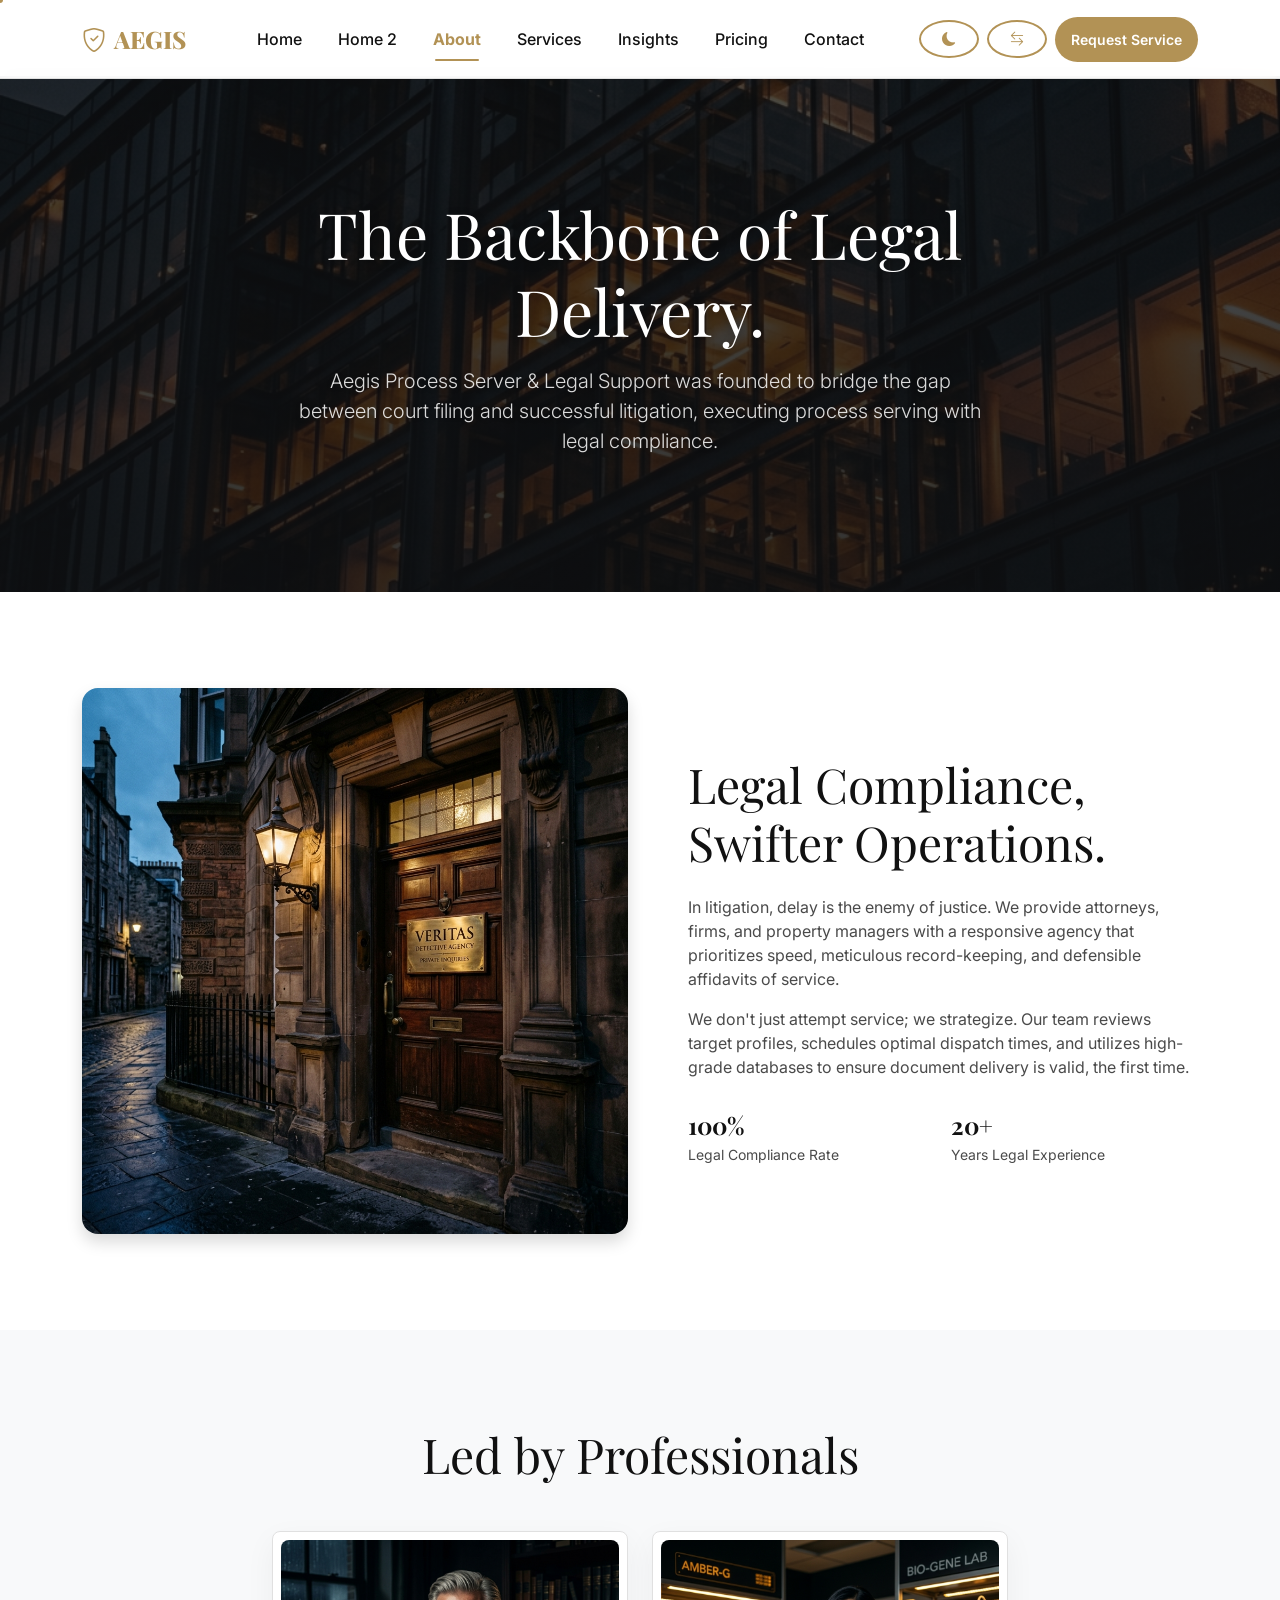
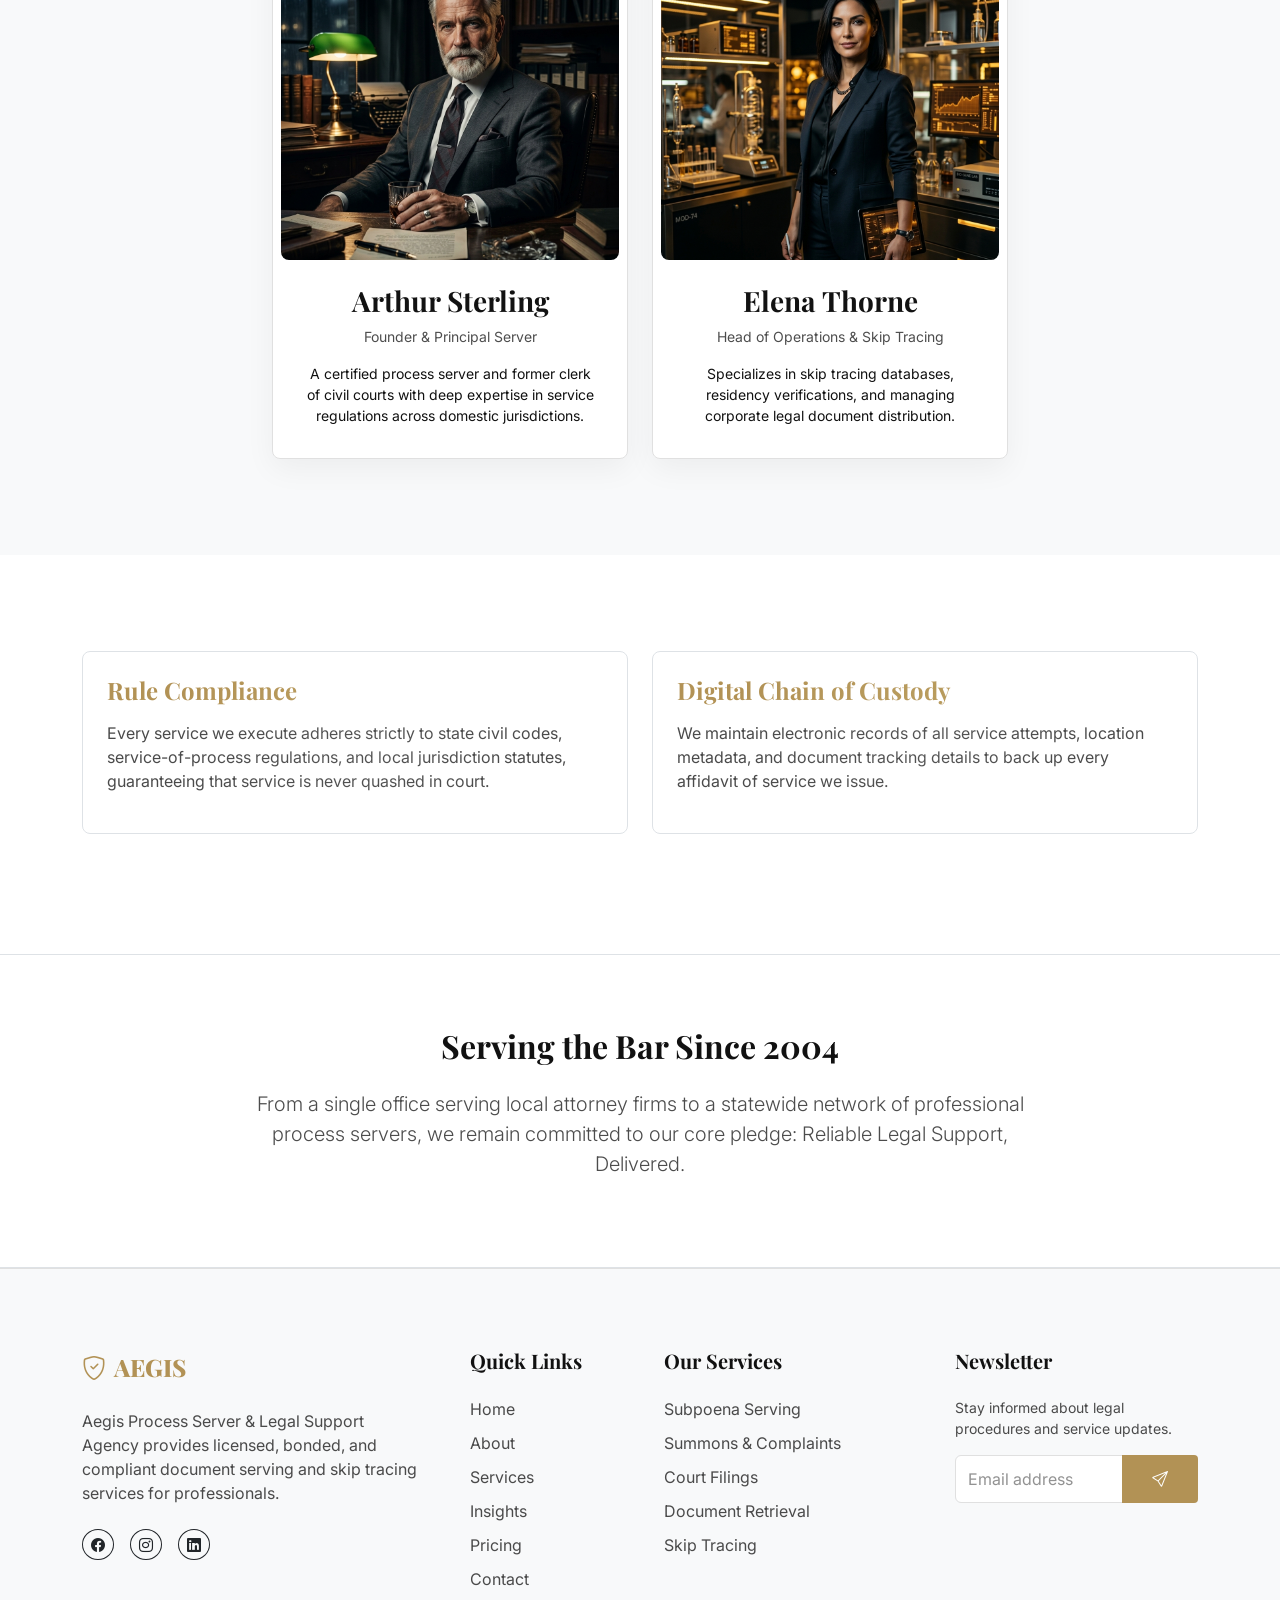
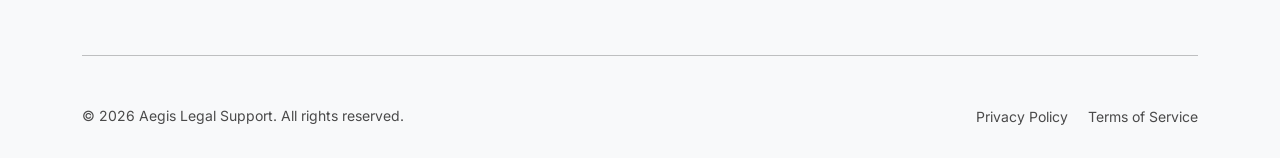
==== commit 7d3a1059: "w" ====
--- a/about.html
+++ b/about.html
@@ -32,11 +32,11 @@
                     <li class="nav-item"><a class="nav-link" href="contact.html">Contact</a></li>
                 </ul>
                 <div class="d-flex align-items-center gap-2 mt-3 mt-lg-0">
-                    <button class="btn btn-sm btn-dark rounded-circle" id="dark-mode-toggle" title="Toggle Theme" style="width: 38px; height: 38px; display: flex; align-items: center; justify-content: center;">
+                    <button class="btn btn-sm btn-outline-premium rounded-circle" id="dark-mode-toggle" title="Toggle Theme" style="width: 38px; height: 38px; display: flex; align-items: center; justify-content: center;">
                         <i class="bi bi-moon-fill"></i>
                     </button>
                     <button class="btn btn-sm btn-outline-premium rounded-circle" id="rtl-toggle" title="Toggle RTL/LTR" style="width: 38px; height: 38px; display: flex; align-items: center; justify-content: center;"><i class="bi bi-arrow-left-right"></i></button>
-                    <a href="contact.html" class="btn btn-sm btn-premium">Request Service</a>
+                    <a href="contact.html" class="btn btn-sm btn-premium rounded-pill px-3">Request Service</a>
                 </div>
             </div>
         </div>
--- a/assets/css/style.css
+++ b/assets/css/style.css
@@ -6,12 +6,12 @@
 :root {
     /* Colors - Light Mode */
     --primary-color: #1a1a1a;
-    --secondary-color: #c5a059; /* Muted Gold/Amber */
+    --secondary-color: #b29255; /* Muted Gold/Amber */
     --accent-color: #2c3e50;
     --bg-color: #ffffff;
     --section-bg: #f8f9fa;
-    --text-color: #333333;
-    --text-muted: #666666;
+    --text-color: #111111;
+    --text-muted: #4a4a4a;
     --card-bg: #ffffff;
     --border-color: #e0e0e0;
     --nav-bg: rgba(255, 255, 255, 0.95);
@@ -28,7 +28,7 @@
 
 [data-theme="dark"] {
     --primary-color: #ffffff;
-    --secondary-color: #d4af37;
+    --secondary-color: #dfc385;
     --accent-color: #bdc3c7;
     --bg-color: #0f1012;
     --section-bg: #16171a;
@@ -171,7 +171,7 @@
 .btn-premium:hover {
     background-color: #b38f4d;
     transform: translateY(-2px);
-    box-shadow: 0 5px 15px rgba(197, 160, 89, 0.3);
+    box-shadow: 0 5px 15px rgba(178, 146, 85, 0.3);
 }
 
 .btn-outline-premium {
@@ -260,7 +260,7 @@
 .custom-card:hover {
     transform: translateY(-10px);
     border-color: var(--secondary-color);
-    box-shadow: 0 15px 40px rgba(197, 160, 89, 0.15);
+    box-shadow: 0 15px 40px rgba(178, 146, 85, 0.15);
 }
 
 .card-img-wrapper {
@@ -502,14 +502,14 @@
 
 /* Status Badge Utility */
 .badge-status {
-    background-color: rgba(197, 160, 89, 0.1) !important;
+    background-color: rgba(178, 146, 85, 0.1) !important;
     border: 1px solid var(--secondary-color) !important;
     color: var(--secondary-color) !important;
     font-weight: 600;
 }
 
 [data-theme="dark"] .badge-status {
-    background-color: rgba(197, 160, 89, 0.15) !important;
+    background-color: rgba(178, 146, 85, 0.15) !important;
 }
 
 .bg-light-card {
@@ -679,7 +679,7 @@
 }
 
 .chat-item-hover:hover {
-    background-color: rgba(197, 160, 89, 0.08) !important;
+    background-color: rgba(178, 146, 85, 0.08) !important;
     transform: none !important; /* Essential: prevents overlapping neighbor cards */
 }
 
@@ -766,7 +766,7 @@
     color: var(--secondary-color);
     border-color: var(--secondary-color);
     transform: translateY(-5px);
-    box-shadow: 0 6px 20px rgba(197, 160, 89, 0.4);
+    box-shadow: 0 6px 20px rgba(178, 146, 85, 0.4);
 }
 
 [data-theme="dark"] .back-to-top {
@@ -819,7 +819,7 @@
     background-color: var(--card-bg) !important;
     color: var(--text-color) !important;
     border-color: var(--secondary-color) !important;
-    box-shadow: 0 0 0 0.25rem rgba(197, 160, 89, 0.25) !important;
+    box-shadow: 0 0 0 0.25rem rgba(178, 146, 85, 0.25) !important;
 }
 
 .form-control::placeholder {
@@ -961,7 +961,7 @@
 }
 
 .forensics-item {
-    background: rgba(197, 160, 89, 0.03);
+    background: rgba(178, 146, 85, 0.03);
     border: 1px solid var(--border-color);
     padding: 20px;
     border-radius: 12px;
@@ -975,7 +975,7 @@
 }
 
 .forensics-item:hover {
-    background: rgba(197, 160, 89, 0.05);
+    background: rgba(178, 146, 85, 0.05);
     border-color: var(--secondary-color);
     transform: translateX(10px);
 }
@@ -1022,7 +1022,7 @@
     left: 50%;
     width: 120%;
     height: 120%;
-    background: radial-gradient(circle at center, rgba(197, 160, 89, 0.15) 0%, transparent 70%);
+    background: radial-gradient(circle at center, rgba(178, 146, 85, 0.15) 0%, transparent 70%);
     transform: translate(-50%, -50%);
     z-index: 1;
     pointer-events: none;
@@ -1052,7 +1052,7 @@
 }
 
 .bg-gold-subtle {
-    background-color: rgba(197, 160, 89, 0.1);
+    background-color: rgba(178, 146, 85, 0.1);
 }
 
 .icon-box-sm {
@@ -1062,7 +1062,7 @@
     align-items: center;
     justify-content: center;
     font-size: 1.2rem;
-    border: 1px solid rgba(197, 160, 89, 0.2);
+    border: 1px solid rgba(178, 146, 85, 0.2);
 }
 
 @keyframes float {
@@ -1098,7 +1098,7 @@
 }
 
 .ops-card:hover {
-    background: rgba(197, 160, 89, 0.08);
+    background: rgba(178, 146, 85, 0.08);
     border-color: var(--secondary-color);
     transform: translateY(-10px);
 }
@@ -1154,7 +1154,7 @@
     justify-content: center;
     border-radius: 50%;
     background: var(--card-bg);
-    border: 1px solid rgba(197, 160, 89, 0.2);
+    border: 1px solid rgba(178, 146, 85, 0.2);
     color: var(--text-color);
     transition: all 0.3s cubic-bezier(0.4, 0, 0.2, 1);
     text-decoration: none;
@@ -1166,7 +1166,7 @@
     color: #000 !important;
     transform: translateY(-5px) scale(1.1);
     border-color: var(--secondary-color);
-    box-shadow: 0 5px 15px rgba(197, 160, 89, 0.3);
+    box-shadow: 0 5px 15px rgba(178, 146, 85, 0.3);
 }
 
 .investment-resolution {
@@ -1178,7 +1178,7 @@
     width: 60px;
     height: 60px;
     background: var(--section-bg);
-    border: 1px solid rgba(197, 160, 89, 0.3);
+    border: 1px solid rgba(178, 146, 85, 0.3);
     border-radius: 12px;
     display: flex;
     align-items: center;
@@ -1205,7 +1205,7 @@
     transform: translate(-50%, -50%);
     width: 100%;
     height: 100%;
-    background: radial-gradient(circle, rgba(197, 160, 89, 0.1) 0%, transparent 70%);
+    background: radial-gradient(circle, rgba(178, 146, 85, 0.1) 0%, transparent 70%);
     filter: blur(40px);
 }
 
@@ -1236,13 +1236,13 @@
 }
 
 .calc-card-option:hover {
-    border-color: rgba(197, 160, 89, 0.5);
+    border-color: rgba(178, 146, 85, 0.5);
     transform: translateY(-3px);
 }
 
 .calc-card-option.active {
     border-color: var(--secondary-color) !important;
-    background-color: rgba(197, 160, 89, 0.05) !important;
+    background-color: rgba(178, 146, 85, 0.05) !important;
 }
 
 .calc-card-option.active::after {
@@ -1256,8 +1256,8 @@
 }
 
 .calc-result-box {
-    background: linear-gradient(135deg, rgba(197, 160, 89, 0.08) 0%, rgba(197, 160, 89, 0.01) 100%);
-    border: 1px solid rgba(197, 160, 89, 0.3);
+    background: linear-gradient(135deg, rgba(178, 146, 85, 0.08) 0%, rgba(178, 146, 85, 0.01) 100%);
+    border: 1px solid rgba(178, 146, 85, 0.3);
     border-radius: 16px;
     padding: 2rem;
     text-align: center;
@@ -1297,7 +1297,7 @@
 
 .drag-drop-zone:hover, .drag-drop-zone.dragover {
     border-color: var(--secondary-color);
-    background-color: rgba(197, 160, 89, 0.03);
+    background-color: rgba(178, 146, 85, 0.03);
 }
 
 .drag-drop-icon {
@@ -1419,7 +1419,7 @@
 .form-step-dot.active {
     border-color: var(--secondary-color);
     color: var(--secondary-color);
-    box-shadow: 0 0 10px rgba(197, 160, 89, 0.3);
+    box-shadow: 0 0 10px rgba(178, 146, 85, 0.3);
 }
 
 .form-step-dot.completed {
@@ -1604,7 +1604,7 @@
 body.use-custom-cursor .custom-cursor-active .custom-cursor-ring {
     width: 48px;
     height: 48px;
-    background-color: rgba(197, 160, 89, 0.1);
+    background-color: rgba(178, 146, 85, 0.1);
     border-color: var(--secondary-color);
 }
 
@@ -1664,5 +1664,49 @@
     text-shadow: none;
 }
 
-
-
+/* 6. Premium Glassmorphic Spotlight Border Glow (2026 Interaction) */
+.spotlight-card {
+    position: relative;
+    overflow: hidden;
+}
+
+.spotlight-card::before {
+    content: '';
+    position: absolute;
+    inset: 0;
+    border-radius: inherit;
+    padding: 1.8px;
+    background: radial-gradient(circle 140px at var(--mouse-x, -999px) var(--mouse-y, -999px), rgba(178, 146, 85, 0.45) 0%, rgba(178, 146, 85, 0.05) 50%, transparent 100%);
+    -webkit-mask: linear-gradient(#fff 0 0) content-box, linear-gradient(#fff 0 0);
+    -webkit-mask-composite: xor;
+    mask-composite: exclude;
+    pointer-events: none;
+    z-index: 5;
+    opacity: 0;
+    transition: opacity 0.3s ease;
+}
+
+[data-theme="dark"] .spotlight-card::before {
+    background: radial-gradient(circle 140px at var(--mouse-x, -999px) var(--mouse-y, -999px), rgba(223, 195, 133, 0.35) 0%, rgba(223, 195, 133, 0.02) 60%, transparent 100%);
+}
+
+.spotlight-card:hover::before {
+    opacity: 1;
+}
+
+/* 1024px and Mobile View hero buttons stacking */
+@media (max-width: 1024px) {
+    .hero-action-buttons {
+        flex-direction: column !important;
+        align-items: center !important;
+    }
+    .hero-action-buttons .btn {
+        width: 100% !important;
+        max-width: 300px;
+        text-align: center;
+    }
+}
+
+
+
+
